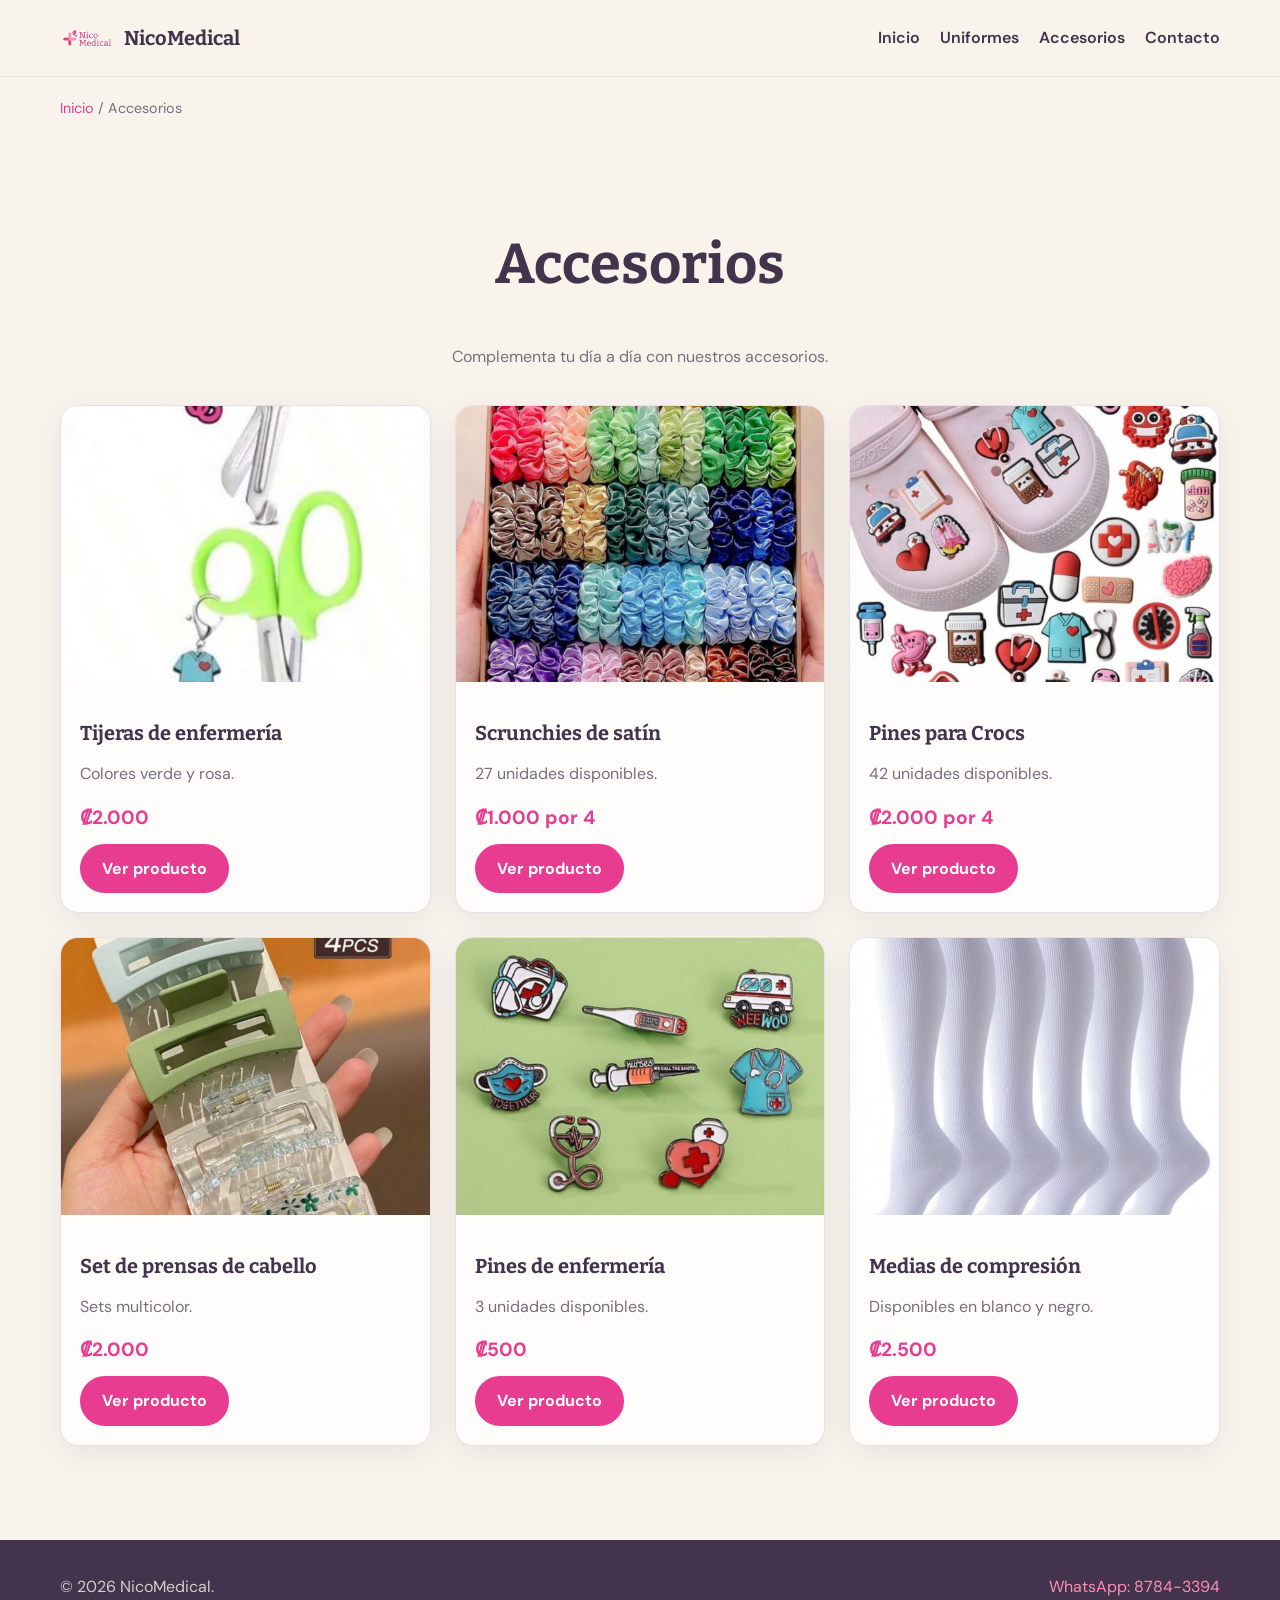
==== accesorios.html @ 569fc802 "feat: upload pages" ====
<!DOCTYPE html>
<html lang="es">
<head>
    <meta charset="UTF-8">
    <meta name="viewport" content="width=device-width, initial-scale=1.0">
    <title>Accesorios | NicoMedical</title>
    <link rel="stylesheet" href="css/styles.css">
</head>
<body>

<header class="site-header">
    <div class="container header-inner">
        <a href="index.html" class="brand">
            <img src="img/logo.png" alt="NicoMedical">
            NicoMedical
        </a>

        <nav class="nav">
            <a href="index.html">Inicio</a>
            <a href="uniformes.html">Uniformes</a>
            <a href="accesorios.html">Accesorios</a>
            <a href="index.html#contacto">Contacto</a>
        </nav>
    </div>
</header>


<main class="container">

    <div class="breadcrumb">
        <a href="index.html">Inicio</a> / Accesorios
    </div>

    <section class="section">

        <div class="section-title">
            <h1>Accesorios</h1>
            <p>
                Complementa tu día a día con nuestros accesorios.
            </p>
        </div>


        <div class="grid">

            <article class="card">
                <a href="tijeras-enfermeria.html">
                    <img src="img/Tijeras_de_enfermeria.jpeg"
                         alt="Tijeras de enfermería">
                    <div class="card-body">
                        <h3>Tijeras de enfermería</h3>
                        <p>Colores verde y rosa.</p>
                        <span class="price">₡2.000</span>
                        <span class="btn">Ver producto</span>
                    </div>
                </a>
            </article>


            <article class="card">
                <a href="scrunchies-satin.html">
                    <img src="img/Scrunchies_de_satin.jpeg"
                         alt="Scrunchies de satín">
                    <div class="card-body">
                        <h3>Scrunchies de satín</h3>
                        <p>27 unidades disponibles.</p>
                        <span class="price">₡1.000 por 4</span>
                        <span class="btn">Ver producto</span>
                    </div>
                </a>
            </article>


            <article class="card">
                <a href="pines-crocs.html">
                    <img src="img/Pines_para_crocs.jpeg"
                         alt="Pines para Crocs">
                    <div class="card-body">
                        <h3>Pines para Crocs</h3>
                        <p>42 unidades disponibles.</p>
                        <span class="price">₡2.000 por 4</span>
                        <span class="btn">Ver producto</span>
                    </div>
                </a>
            </article>


            <article class="card">
                <a href="prensas-cabello.html">
                    <img src="img/Presas_de_cabello_1.jpeg"
                         alt="Prensas de cabello">
                    <div class="card-body">
                        <h3>Set de prensas de cabello</h3>
                        <p>Sets multicolor.</p>
                        <span class="price">₡2.000</span>
                        <span class="btn">Ver producto</span>
                    </div>
                </a>
            </article>


            <article class="card">
                <a href="pines-enfermeria.html">
                    <img src="img/Pines_de_enfermeria.jpeg"
                         alt="Pines de enfermería">
                    <div class="card-body">
                        <h3>Pines de enfermería</h3>
                        <p>3 unidades disponibles.</p>
                        <span class="price">₡500</span>
                        <span class="btn">Ver producto</span>
                    </div>
                </a>
            </article>


            <article class="card">
                <a href="medias-compresion.html">
                    <img src="img/Medias_de_compresion__blancas.jpeg"
                         alt="Medias de compresión">
                    <div class="card-body">
                        <h3>Medias de compresión</h3>
                        <p>Disponibles en blanco y negro.</p>
                        <span class="price">₡2.500</span>
                        <span class="btn">Ver producto</span>
                    </div>
                </a>
            </article>

        </div>

    </section>

</main>


<footer class="footer">
    <div class="container footer-inner">
        <p>© 2026 NicoMedical.</p>
        <p><a href="https://wa.me/50687843394">WhatsApp: 8784-3394</a></p>
    </div>
</footer>

<script src="js/app.js"></script>

</body>
</html>
---- css/styles.css ----
@import url('https://fonts.googleapis.com/css2?family=Bitter:wght@400;500;600;700;800&family=DM+Sans:wght@400;500;600;700&display=swap');

:root {
    --cream: #F8F4EC;
    --pink: #FF8FB7;
    --fuchsia: #E83C91;
    --purple: #43334C;
    --white: #FFFFFF;

    --text: #43334C;
    --muted: #786D7D;
    --border: #E9DFE5;
    --surface: #FFFDFC;

    --font-heading: 'Bitter', Georgia, serif;
    --font-body: 'DM Sans', Arial, sans-serif;

    --container: 1160px;
    --radius: 18px;
    --shadow: 0 8px 28px rgba(67, 51, 76, 0.08);
}

/* Configuración general */

* {
    box-sizing: border-box;
}

html {
    scroll-behavior: smooth;
}

body {
    margin: 0;
    background: var(--cream);
    color: var(--text);
    font-family: var(--font-body);
    font-size: 16px;
    line-height: 1.6;
}

img {
    display: block;
    max-width: 100%;
}

a {
    color: var(--fuchsia);
    text-decoration: none;
    transition: color 0.2s ease;
}

a:hover {
    color: var(--purple);
}

h1, h2, h3, h4 {
    color: var(--purple);
    font-family: var(--font-heading);
    font-weight: 700;
    line-height: 1.2;
}

h1 {
    font-size: clamp(2.1rem, 5vw, 3.5rem);
}

h2 {
    font-size: clamp(1.7rem, 3.5vw, 2.4rem);
}

h3 {
    font-size: 1.25rem;
}

/* Contenedores */

.container {
    width: min(var(--container), calc(100% - 36px));
    margin: 0 auto;
}

.section {
    padding: 64px 0;
}

.section-title {
    max-width: 680px;
    margin: 0 auto 35px;
    text-align: center;
}

.section-title p {
    color: var(--muted);
}

/* Encabezado */

.site-header {
    position: sticky;
    top: 0;
    z-index: 100;
    background: rgba(248, 244, 236, 0.96);
    border-bottom: 1px solid var(--border);
    backdrop-filter: blur(10px);
}

.header-inner {
    min-height: 76px;
    display: flex;
    align-items: center;
    justify-content: space-between;
    gap: 20px;
}

.brand {
    display: flex;
    align-items: center;
    gap: 10px;
    color: var(--purple);
    font-family: var(--font-heading);
    font-size: 1.25rem;
    font-weight: 700;
}

.brand img {
    max-width: 140px;
    max-height: 54px;
    object-fit: contain;
}

.nav {
    display: flex;
    gap: 20px;
    flex-wrap: wrap;
}

.nav a {
    color: var(--purple);
    font-weight: 600;
}

.nav a:hover {
    color: var(--fuchsia);
}

/* Portada */

.hero {
    padding: 90px 0;
    background:
        radial-gradient(
            circle at 90% 10%,
            rgba(255, 143, 183, 0.25),
            transparent 28%
        );
}

.hero-inner {
    display: grid;
    grid-template-columns: 1.1fr 0.9fr;
    gap: 48px;
    align-items: center;
}

.hero p {
    color: var(--muted);
    font-size: 1.05rem;
}

.hero-image {
    width: 100%;
    max-height: 420px;
    border-radius: var(--radius);
    object-fit: cover;
}

/* Botones */

.btn {
    display: inline-flex;
    align-items: center;
    justify-content: center;
    min-height: 45px;
    padding: 10px 20px;
    border: 2px solid var(--fuchsia);
    border-radius: 999px;
    background: var(--fuchsia);
    color: var(--white);
    font-weight: 700;
    cursor: pointer;
    transition: all 0.2s ease;
}

.btn:hover {
    background: var(--purple);
    border-color: var(--purple);
    color: var(--white);
    transform: translateY(-2px);
}

.btn-outline {
    background: transparent;
    color: var(--purple);
    border-color: var(--purple);
}

/* Tarjetas de productos */

.grid {
    display: grid;
    grid-template-columns: repeat(3, minmax(0, 1fr));
    gap: 24px;
}

.card {
    overflow: hidden;
    background: var(--surface);
    border: 1px solid var(--border);
    border-radius: var(--radius);
    box-shadow: var(--shadow);
    transition: all 0.2s ease;
}

.card:hover {
    transform: translateY(-4px);
    box-shadow: 0 14px 34px rgba(67, 51, 76, 0.13);
}

.card img {
    width: 100%;
    aspect-ratio: 4 / 3;
    object-fit: cover;
    background: #eee5e9;
}

.card-body {
    padding: 19px;
}

.card h3 {
    margin-bottom: 6px;
}

.card p {
    color: var(--muted);
}

.price {
    display: block;
    margin: 10px 0;
    color: var(--fuchsia);
    font-size: 1.2rem;
    font-weight: 700;
}

.tag {
    display: inline-block;
    margin-bottom: 9px;
    padding: 4px 10px;
    border-radius: 999px;
    background: rgba(255, 143, 183, 0.23);
    font-size: 0.78rem;
    font-weight: 700;
}

/* Detalle de producto */

.detail {
    display: grid;
    grid-template-columns: 1fr 1fr;
    gap: 48px;
    align-items: start;
    padding: 45px 0 70px;
}

.detail-image {
    width: 100%;
    max-height: 600px;
    border-radius: var(--radius);
    object-fit: cover;
}

.detail-copy {
    padding-top: 10px;
}

.muted {
    color: var(--muted);
}

/* Formularios y selectores */

.field {
    display: grid;
    gap: 7px;
    margin: 18px 0;
}

label {
    font-weight: 700;
}

select,
input {
    width: 100%;
    min-height: 44px;
    padding: 9px 12px;
    border: 1px solid var(--border);
    border-radius: 10px;
    background: var(--white);
    color: var(--purple);
    font: inherit;
}

select:focus,
input:focus {
    outline: 2px solid rgba(232, 60, 145, 0.25);
    border-color: var(--fuchsia);
}

.notice {
    padding: 14px 16px;
    background: rgba(255, 143, 183, 0.17);
    border-left: 4px solid var(--fuchsia);
    border-radius: 8px;
}

/* Navegación secundaria */

.breadcrumb {
    padding-top: 20px;
    color: var(--muted);
    font-size: 0.9rem;
}

/* Pie de página */

.footer {
    margin-top: 30px;
    padding: 34px 0;
    background: var(--purple);
    color: var(--cream);
}

.footer-inner {
    display: flex;
    justify-content: space-between;
    flex-wrap: wrap;
    gap: 20px;
}

.footer p {
    margin: 0;
    color: rgba(248, 244, 236, 0.8);
}

.footer a {
    color: var(--pink);
}

/* Diseño adaptable */

@media (max-width: 850px) {
    .grid {
        grid-template-columns: repeat(2, minmax(0, 1fr));
    }

    .hero-inner,
    .detail {
        grid-template-columns: 1fr;
    }
}

@media (max-width: 580px) {
    .header-inner {
        align-items: flex-start;
        flex-direction: column;
        padding: 14px 0;
    }

    .nav {
        gap: 10px 16px;
    }

    .grid {
        grid-template-columns: 1fr;
    }

    .section {
        padding: 45px 0;
    }

    .btn {
        width: 100%;
    }
}
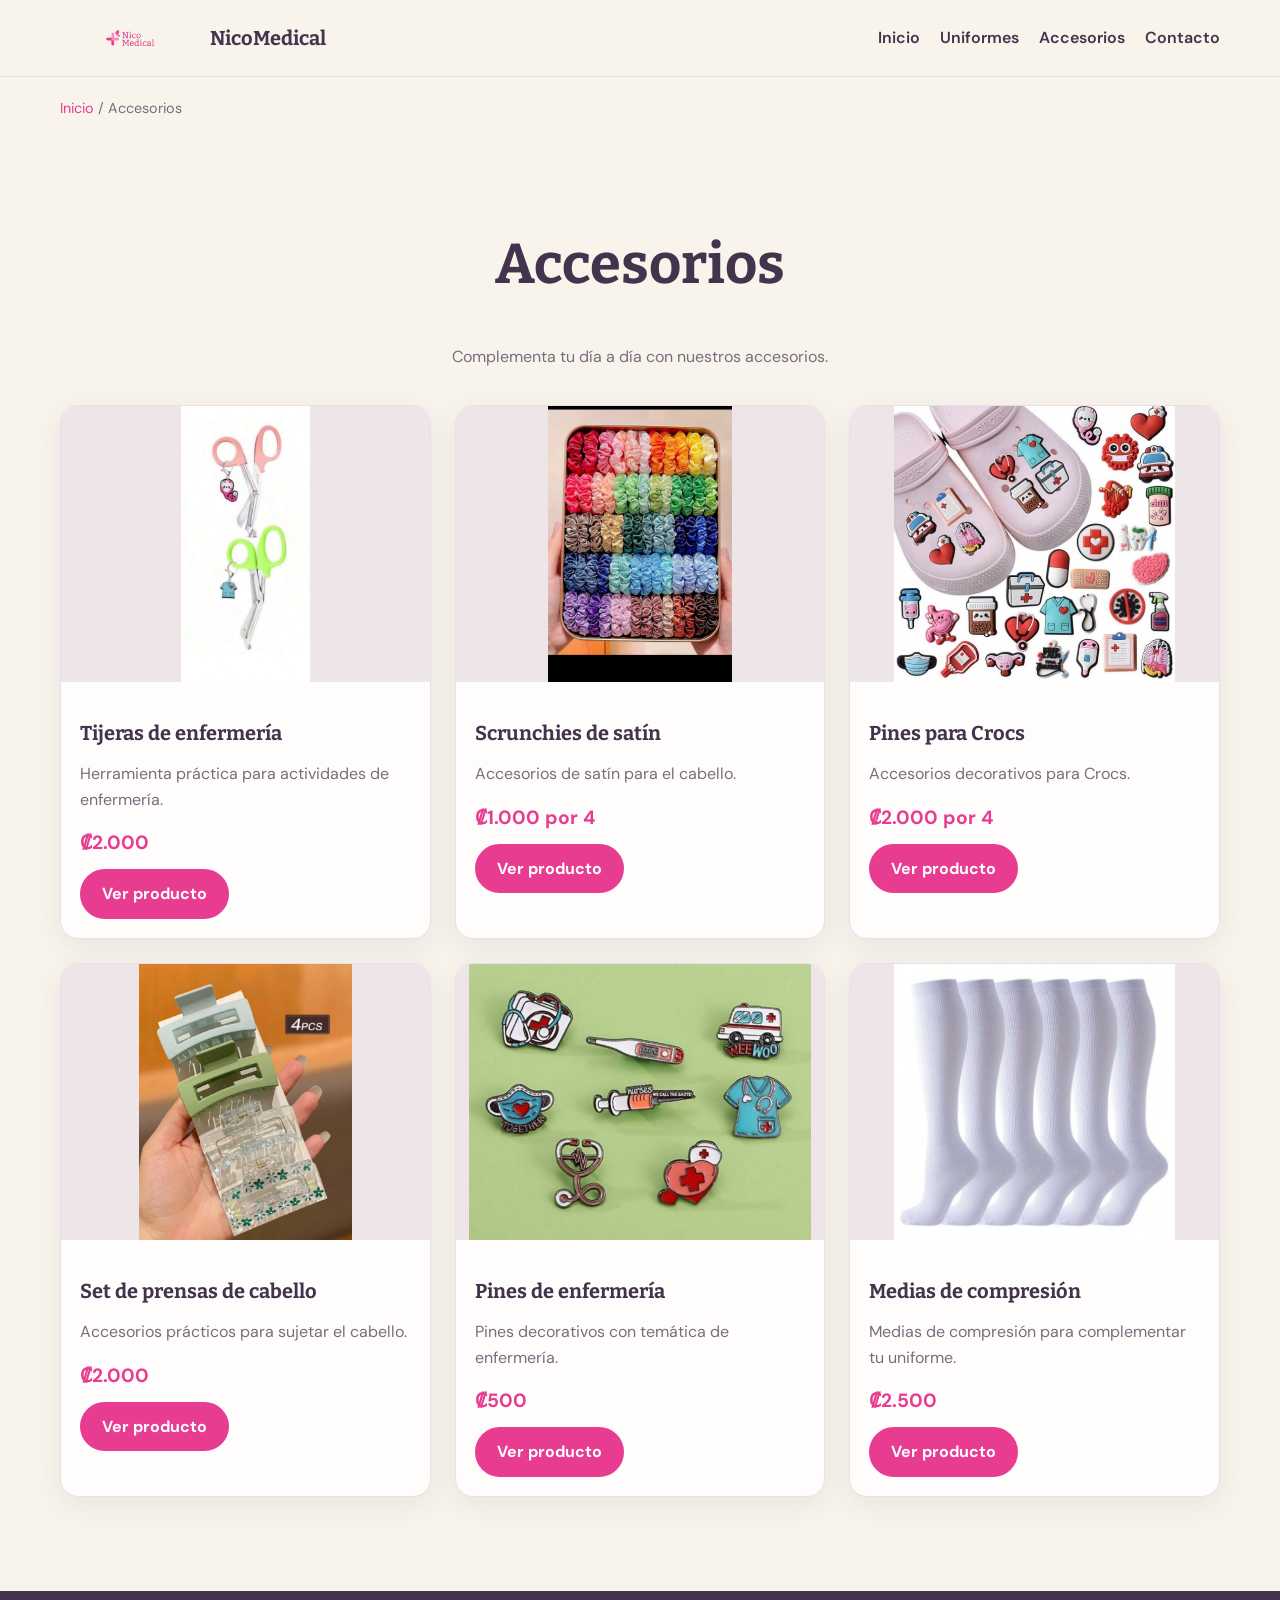
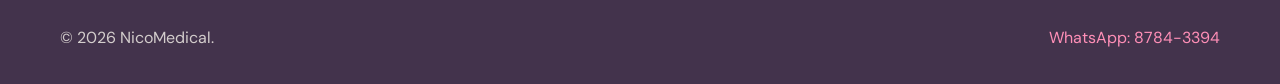
==== commit 696a9272: "feat: update the inventory" ====
--- a/accesorios.html
+++ b/accesorios.html
@@ -6,6 +6,8 @@
     <meta name="viewport" content="width=device-width, initial-scale=1.0">
     <title>Accesorios | NicoMedical</title>
     <link rel="stylesheet" href="css/styles.css">
+    <link rel="icon" type="image/png" href="img/logo.png">
+    <link rel="apple-touch-icon" href="img/logo.png">
 </head>
 <body>
 
@@ -50,7 +52,7 @@
                          alt="Tijeras de enfermería">
                     <div class="card-body">
                         <h3>Tijeras de enfermería</h3>
-                        <p>Colores verde y rosa.</p>
+                        <p>Herramienta práctica para actividades de enfermería.</p>
                         <span class="price">₡2.000</span>
                         <span class="btn">Ver producto</span>
                     </div>
@@ -64,7 +66,7 @@
                          alt="Scrunchies de satín">
                     <div class="card-body">
                         <h3>Scrunchies de satín</h3>
-                        <p>27 unidades disponibles.</p>
+                        <p>Accesorios de satín para el cabello.</p>
                         <span class="price">₡1.000 por 4</span>
                         <span class="btn">Ver producto</span>
                     </div>
@@ -78,7 +80,7 @@
                          alt="Pines para Crocs">
                     <div class="card-body">
                         <h3>Pines para Crocs</h3>
-                        <p>42 unidades disponibles.</p>
+                        <p>Accesorios decorativos para Crocs.</p>
                         <span class="price">₡2.000 por 4</span>
                         <span class="btn">Ver producto</span>
                     </div>
@@ -92,7 +94,7 @@
                          alt="Prensas de cabello">
                     <div class="card-body">
                         <h3>Set de prensas de cabello</h3>
-                        <p>Sets multicolor.</p>
+                        <p>Accesorios prácticos para sujetar el cabello.</p>
                         <span class="price">₡2.000</span>
                         <span class="btn">Ver producto</span>
                     </div>
@@ -106,7 +108,7 @@
                          alt="Pines de enfermería">
                     <div class="card-body">
                         <h3>Pines de enfermería</h3>
-                        <p>3 unidades disponibles.</p>
+                        <p>Pines decorativos con temática de enfermería.</p>
                         <span class="price">₡500</span>
                         <span class="btn">Ver producto</span>
                     </div>
@@ -120,7 +122,7 @@
                          alt="Medias de compresión">
                     <div class="card-body">
                         <h3>Medias de compresión</h3>
-                        <p>Disponibles en blanco y negro.</p>
+                        <p>Medias de compresión para complementar tu uniforme.</p>
                         <span class="price">₡2.500</span>
                         <span class="btn">Ver producto</span>
                     </div>
@@ -137,7 +139,7 @@
 <footer class="footer">
     <div class="container footer-inner">
         <p>© 2026 NicoMedical.</p>
-        <p><a href="https://wa.me/50687843394">WhatsApp: 8784-3394</a></p>
+        <p><a href="https://api.whatsapp.com/send?phone=50687843394">WhatsApp: 8784-3394</a></p>
     </div>
 </footer>
 
--- a/css/styles.css
+++ b/css/styles.css
@@ -125,8 +125,8 @@
 }
 
 .brand img {
-    max-width: 140px;
-    max-height: 54px;
+    width: 140px;
+    height: 54px;
     object-fit: contain;
 }
 
@@ -171,9 +171,10 @@
 
 .hero-image {
     width: 100%;
-    max-height: 420px;
+    aspect-ratio: 4 / 3;
     border-radius: var(--radius);
-    object-fit: cover;
+    background: var(--surface);
+    object-fit: contain;
 }
 
 /* Botones */
@@ -200,6 +201,13 @@
     transform: translateY(-2px);
 }
 
+.btn:disabled {
+    border-color: var(--muted);
+    background: var(--muted);
+    cursor: not-allowed;
+    transform: none;
+}
+
 .btn-outline {
     background: transparent;
     color: var(--purple);
@@ -231,7 +239,7 @@
 .card img {
     width: 100%;
     aspect-ratio: 4 / 3;
-    object-fit: cover;
+    object-fit: contain;
     background: #eee5e9;
 }
 
@@ -277,9 +285,16 @@
 
 .detail-image {
     width: 100%;
-    max-height: 600px;
+    aspect-ratio: 4 / 3;
+    overflow: hidden;
     border-radius: var(--radius);
-    object-fit: cover;
+    background: #eee5e9;
+}
+
+.detail-image img {
+    width: 100%;
+    height: 100%;
+    object-fit: contain;
 }
 
 .detail-copy {
